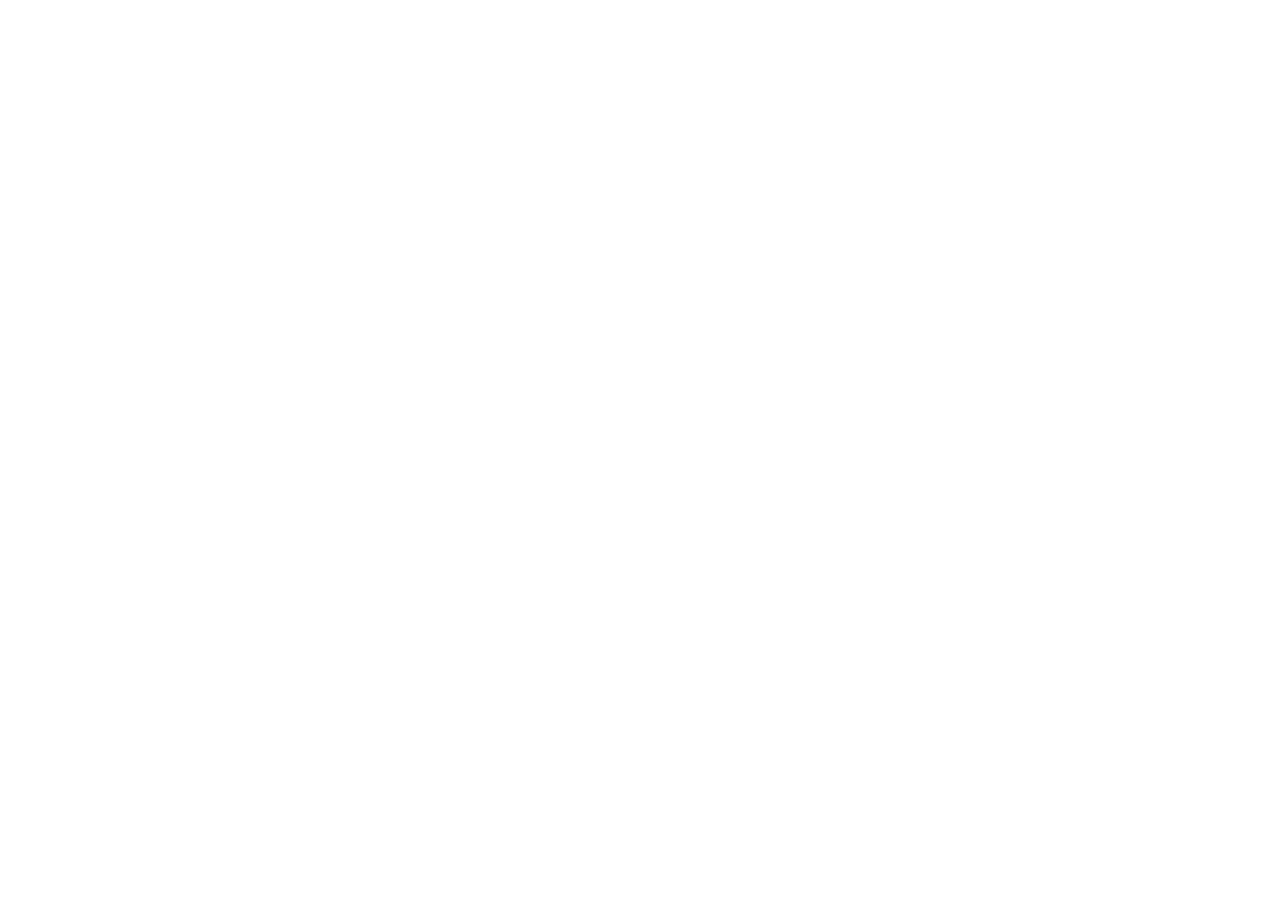
==== secciones/Armatupc.html @ 7e55e3ca "agregue secciones" ====
<!DOCTYPE html>
<html lang="en">
<head>
    <meta charset="UTF-8">
    <meta http-equiv="X-UA-Compatible" content="IE=edge">
    <meta name="viewport" content="width=device-width, initial-scale=1.0">
    <link rel="stylesheet" href="../css/style.css">
    <title>Arma tu pc</title>
</head>
<body>
    
</body>
</html>
---- css/style.css ----
*{
    margin: 0;
    padding: 0;
   -webkit-box-sizing: border-box;
   -moz-box-sizing: border-box;
   box-sizing: border-box;
}

body{
    text-align: center;
    font-family: sans-serif;
}


.head{
    display: flex;
    align-items: center;
    justify-content: space-between;
    height: 70px;
    background: #1f1d1d;
   padding: 10px;
}


.logo{
    display: flex;
    align-items: center;
}

.logo img{
    height: 200px;
    margin-right: 10px;
}

.logo a{
    text-decoration: none;
    color: rgb(124, 121, 121);
    text-transform: uppercase;
    font-size: 20px;
}

.navbar{
    display: flex;
    margin-right: 10px;
}

.navbar a{
    display: block;
    padding: 23px 20px;
    color: rgb(179, 175, 175);
    text-decoration: none;
    text-transform: uppercase;
    font-size: 20px;
}

.header {
    background: url("../recursos/img/fondo1.jpg") no-repeat center;
    background-size: cover;
    height: 60vh !important;
    display: flex;
    justify-content: center;
    align-items: center
}

.titulo {
    margin-bottom: 40px;
    font-size: 60px;
    font-weight: 600;
    text-transform: uppercase;
    color: rgb(190, 188, 188);
}

.subtitulo {
    margin-bottom: 40px;
    font-size: 60px;
    font-weight: 600;
    text-transform: uppercase;
    color: rgb(155, 154, 154);
}

p {
    margin-bottom: 40px;
    font-size: 18px;
    color: white;
}

.btn {
    display: inline-block;
    margin-top: 15px;
    padding: 10px 40px;
    border: 2px solid #9c27b0;
    color: white;
    text-decoration: none;
    background: #9c27b0;
}

.btn-home {
    display: flex;
}

.btn-home a{
    margin: 0 10px;
}

.btn:hover {
    background: none;
}
.content {
    height: 50vh;
    display: flex;
    flex-direction: column;
    justify-content: center;
    align-items: center;
}

.sau{
    padding: 30px;
    background: #1f1d1d;
}

.box-container {
    display: flex;
    justify-content: center;
    flex-wrap: wrap;
    text-align: center;
}

.box-container .box {
    height:  11rem;
    width: 17rem;
    background: #101010;
    text-align: center;
    border-radius: 1rem;
    box-shadow: 0 .3 5rem rgb(0, 0, 0, .5);
    margin: 2rem;
}

.box-container .box i{
    height: 3rem;
    width: 3rem;
    line-height: 3rem;
    text-align: center;
    border-radius: 50%;
    color: white;
    background: #9c27b0;
    font-size: 2rem;
    margin: 1rem 0;
}

.box-container .box p{
    font-size: 16px;
    padding: 0 15px;
}



footer{
    width: 100%;
    padding: 50px 0px;
    background-size: cover;
    background: #1f1a20;

}

.container__footer{
    display: flex;
    flex-wrap: wrap;
    justify-content: space-between;
    max-width: 1200px;
    margin: auto;
    margin-top: 100px;
}

.box__footer{
    display: flex;
    flex-direction: column;
    padding: 40px;
}

.box__footer .logo img{
    width: 300px;
}

.box__footer .terms{
    max-width: 350px;
    margin-top: 20px;
    font-weight: 500;
    color: #696666;
    font-size: 18px;
}

.box__footer h2{
    margin-bottom: 30px;
    color: #acaaaa;
    font-weight: 700;
}

.box__footer a{
    margin-top: 10px;
    color: #9b9797;
    font-weight: 600;
}

.box__footer a:hover{
    opacity: 0.8;
}

.box__footer a .fab{
    font-size: 20px;
}

.box__copyright{
    max-width: 1200px;
    margin: auto;
    text-align: center;
    padding: 0px 40px;
}

.box__copyright p{
    margin-top: 20px;
    color: #a8a6a6;
}

.box__copyright hr{
    border: none;
    height: 1px;
    background-color: #030303;
}

/* MEDIA QUERIES TABLET*/

@media (min-width: 768px){
    .head{
        display: flex;
        align-items: center;
        justify-content: space-between;
        height: 60px;
        background: #1f1d1d;
       padding: 0px;
    }

    .navbar{
        display: flex;
        margin-right:30px;
    }

    .titulo {
        margin-bottom: 40px;
        font-size: 40px;
        font-weight: 400;
        text-transform: uppercase;
        color: rgb(190, 188, 188);
    }
    
    .subtitulo {
        margin-bottom: 40px;
        font-size: 40px;
        font-weight: 400;
        text-transform: uppercase;
        color: rgb(155, 154, 154);
    }
    
    p {
        margin-bottom: 20px;
        font-size: 18px;
        color: rgba(255, 255, 255, 0.815);
    }

    .btn {
        display: inline-block;
        margin-top: 15px;
        padding: 10px 20px;
        border: 2px solid #9c27b0;
        color: white;
        text-decoration: none;
        background: #9c27b0;
    }
    
    .btn-home {
        display: flex;
    }
    
    .btn-home a{
        margin: 0 20px;
        
    }
    
    .btn:hover {
        background: none;
    }
    .content {
        height: 50vh;
        display: flex;
        flex-direction: column;
        justify-content: center;
        align-items: center;
    }
    
    .sau{
        padding: 30px;
        background: #1f1d1d;
    }
    
    .box-container {
        display: flex;
        justify-content: center;
        flex-wrap: wrap;
        text-align: center;
    }
    
    .box-container .box {
        height:  10rem;
        width: 10rem;
        background: #101010;
        text-align: center;
        border-radius: 1rem;
        box-shadow: 0 .3 5rem rgb(0, 0, 0, .5);
        margin: 2rem;
    }
    
    .box-container .box i{
        height: 3rem;
        width: 3rem;
        line-height: 3rem;
        text-align: center;
        border-radius: 50%;
        color: white;
        background: #9c27b0;
        font-size: 2rem;
        margin: 1rem 0;
    }
    
    .box-container .box p{
        font-size: 16px;
        padding: 0 15px;
    }
    
    
    
    footer{
        width: 100%;
        padding: 20px 0px;
        background-size: cover;
        background: #1f1a20;
    
    }
    
    .container__footer{
        display: flex;
        flex-wrap: nowrap;
        justify-content: center;
        max-width: 0px;
        margin: auto;
        margin-top: 100px;
        flex-direction: row;
        align-items: center;
    }
    
    .box__footer{
        display: flex;
        flex-direction: column;
        padding: 25px;
    }
    
    .box__footer .logo img{
        width: 300px;
    }
  
}

/* DESKTOP */

@media (min-width: 1336px){

    .head{
        display: flex;
        align-items: center;
        justify-content: space-between;
        height: 70px;
        background: #1f1d1d;
       padding: 10px;
    }
    
    
    .logo{
        display: flex;
        align-items: center;
    }
    
    .logo img{
        height: 200px;
        margin-right: 10px;
    }
    
    .logo a{
        text-decoration: none;
        color: rgb(124, 121, 121);
        text-transform: uppercase;
        font-size: 20px;
    }
    
    .navbar{
        display: flex;
        margin-right: 10px;
    }
    
    .navbar a{
        display: block;
        padding: 23px 20px;
        color: rgb(179, 175, 175);
        text-decoration: none;
        text-transform: uppercase;
        font-size: 20px;
    }
    
    .header {
        background: url("../recursos/img/fondo1.jpg") no-repeat center;
        background-size: cover;
        height: 60vh !important;
        display: flex;
        justify-content: center;
        align-items: center
    }
    
    .titulo {
        margin-bottom: 40px;
        font-size: 60px;
        font-weight: 600;
        text-transform: uppercase;
        color: rgb(190, 188, 188);
    }
    
    .subtitulo {
        margin-bottom: 40px;
        font-size: 60px;
        font-weight: 600;
        text-transform: uppercase;
        color: rgb(155, 154, 154);
    }
    
    p {
        margin-bottom: 40px;
        font-size: 18px;
        color: white;
    }
    
    .btn {
        display: inline-block;
        margin-top: 15px;
        padding: 10px 40px;
        border: 2px solid #9c27b0;
        color: white;
        text-decoration: none;
        background: #9c27b0;
    }
    
    .btn-home {
        display: flex;
    }
    
    .btn-home a{
        margin: 0 10px;
    }
    
    .btn:hover {
        background: none;
    }
    .content {
        height: 50vh;
        display: flex;
        flex-direction: column;
        justify-content: center;
        align-items: center;
    }
    
    .sau{
        padding: 30px;
        background: #1f1d1d;
    }
    
    .box-container {
        display: flex;
        justify-content: center;
        flex-wrap: wrap;
        text-align: center;
    }
    
    .box-container .box {
        height:  11rem;
        width: 17rem;
        background: #101010;
        text-align: center;
        border-radius: 1rem;
        box-shadow: 0 .3 5rem rgb(0, 0, 0, .5);
        margin: 2rem;
    }
    
    .box-container .box i{
        height: 3rem;
        width: 3rem;
        line-height: 3rem;
        text-align: center;
        border-radius: 50%;
        color: white;
        background: #9c27b0;
        font-size: 2rem;
        margin: 1rem 0;
    }
    
    .box-container .box p{
        font-size: 16px;
        padding: 0 15px;
    }
    
    
    
    footer{
        width: 100%;
        padding: 50px 0px;
        background-size: cover;
        background: #1f1a20;
    
    }
    
    .container__footer{
        display: flex;
        flex-wrap: wrap;
        justify-content: space-between;
        max-width: 1200px;
        margin: auto;
        margin-top: 100px;
    }
    
    .box__footer{
        display: flex;
        flex-direction: column;
        padding: 40px;
    }
    
    .box__footer .logo img{
        width: 300px;
    }
    
    .box__footer .terms{
        max-width: 350px;
        margin-top: 20px;
        font-weight: 500;
        color: #696666;
        font-size: 18px;
    }
    
    .box__footer h2{
        margin-bottom: 30px;
        color: #acaaaa;
        font-weight: 700;
    }
    
    .box__footer a{
        margin-top: 10px;
        color: #9b9797;
        font-weight: 600;
    }
    
    .box__footer a:hover{
        opacity: 0.8;
    }
    
    .box__footer a .fab{
        font-size: 20px;
    }
    
    .box__copyright{
        max-width: 1200px;
        margin: auto;
        text-align: center;
        padding: 0px 40px;
    }
    
    .box__copyright p{
        margin-top: 20px;
        color: #a8a6a6;
    }
    
    .box__copyright hr{
        border: none;
        height: 1px;
        background-color: #030303;
    }

}

/* formulario de contacto */

.body-contacto{
    background: url(../recursos/img/fondo\ contacto.jpg);
    -webkit-background-size: cover;
    background-size: cover;
    background-attachment: fixed;
}

.contenedor .form .form-header .form-title{
    font-weight: normal;
    font-family: sans-serif;
    color: #ab27b0;
    text-align: center;
    padding: 14px 0;
}

.contenedor .form .form-header .form-title span{
    color: #fff;
}

.contenedor .form {
    background: rgba(0,0,0,.6);
    width: 90%;
    max-width: 650px;
    margin: auto;
    padding: 5px 35px;
    margin-top: 30px;
    padding-bottom: 30px;
    border-radius: 3px;
}

.contenedor .form .form-label{
    display: block;
    color: #ffffff;
    font-size: 16px;
    font-family: Roboto;
    position: relative;
}

.contenedor .form .form-input, .form-textarea {
    background: rgba(0,0,0,.7);
    border: none;
    outline: none;
    border-bottom: 2px solid #9c27b0;
    width: 100%;
    padding: 12px;
    margin-bottom: 20px;
    border-radius: 2px;
    font-size: 14px;
    color: #fff;
    font-family: Roboto;
}

.contenedor .form .form-textarea{
    resize: vertical;
    max-height: 150px;
    min-height: 50px;
}

.contenedor .form .btn-sumbit{
    width: 100%;
    font-family: Roboto;
    outline: none;
    background: #9c27b0;
    font-size: 16px;
    border: none;
    color: #fff;
    padding: 15px 0;
    cursor: pointer;
    transition: all .5s ease;
}

.contenedor .form .btn-sumbit:hover{
    background: #a459ad;
}
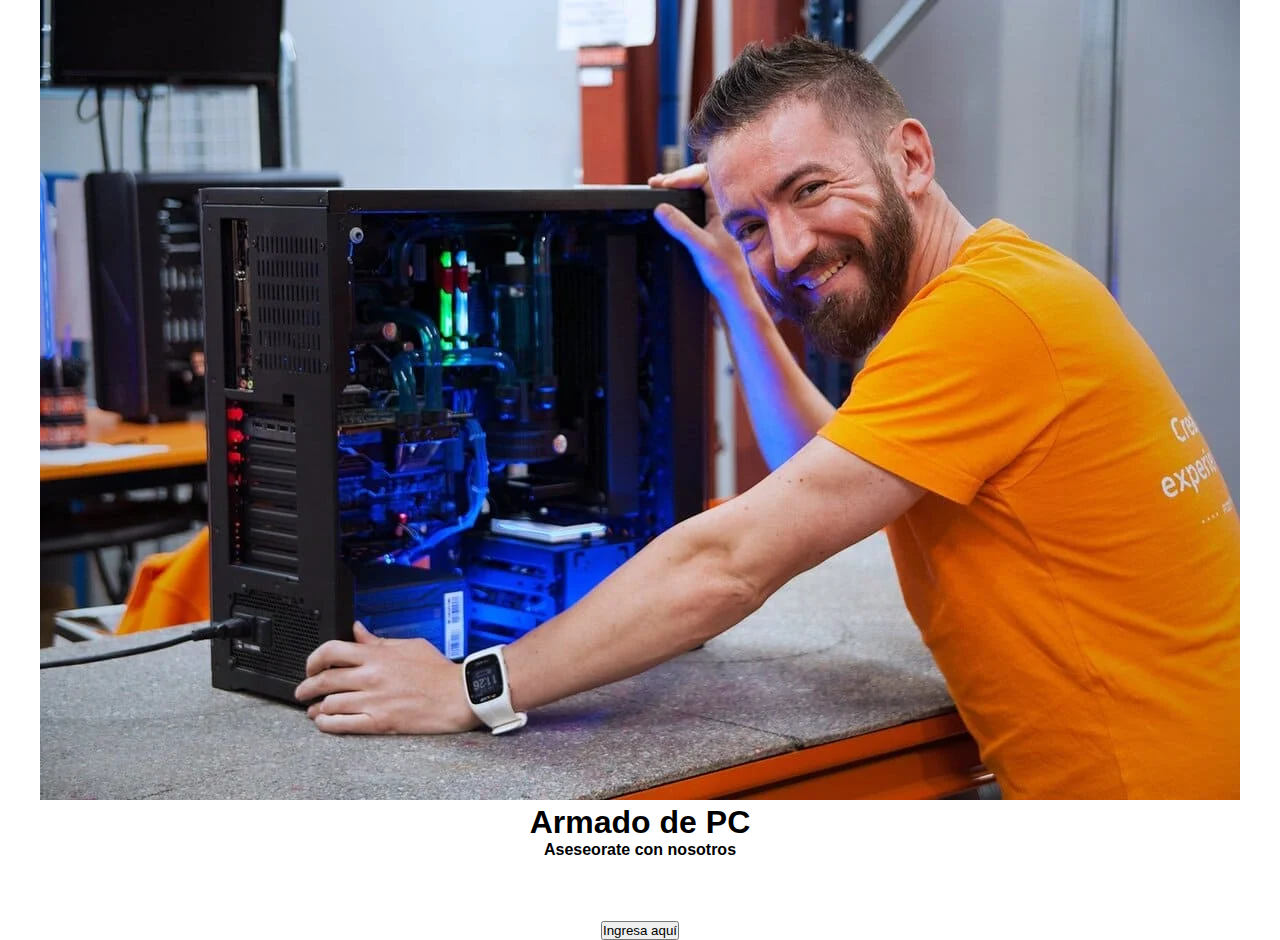
==== commit e576fed0: "agregue clase" ====
--- a/secciones/Armatupc.html
+++ b/secciones/Armatupc.html
@@ -8,6 +8,19 @@
     <title>Arma tu pc</title>
 </head>
 <body>
-    
+    <section class="about">
+        <div class="main">
+            <img src="../recursos/img/fondo-armatupc.jpg" alt="fondo">
+             <div class="about-text">
+                <h1>Armado de PC</h1>
+                <h4>Aseseorate con nosotros</h4>
+                <p>Estamos dispuestos en ayudarte en tu primera veze en el mundo del gaming.
+                    asesorarte en tu primer armado para el mejor rendimiento y calidad en juegos,
+                    con los mejores productos de precio y calidad.</p>
+                <button type="button"> Ingresa aquí</button>
+             </div>
+        </div>
+
+    </section>
 </body>
 </html>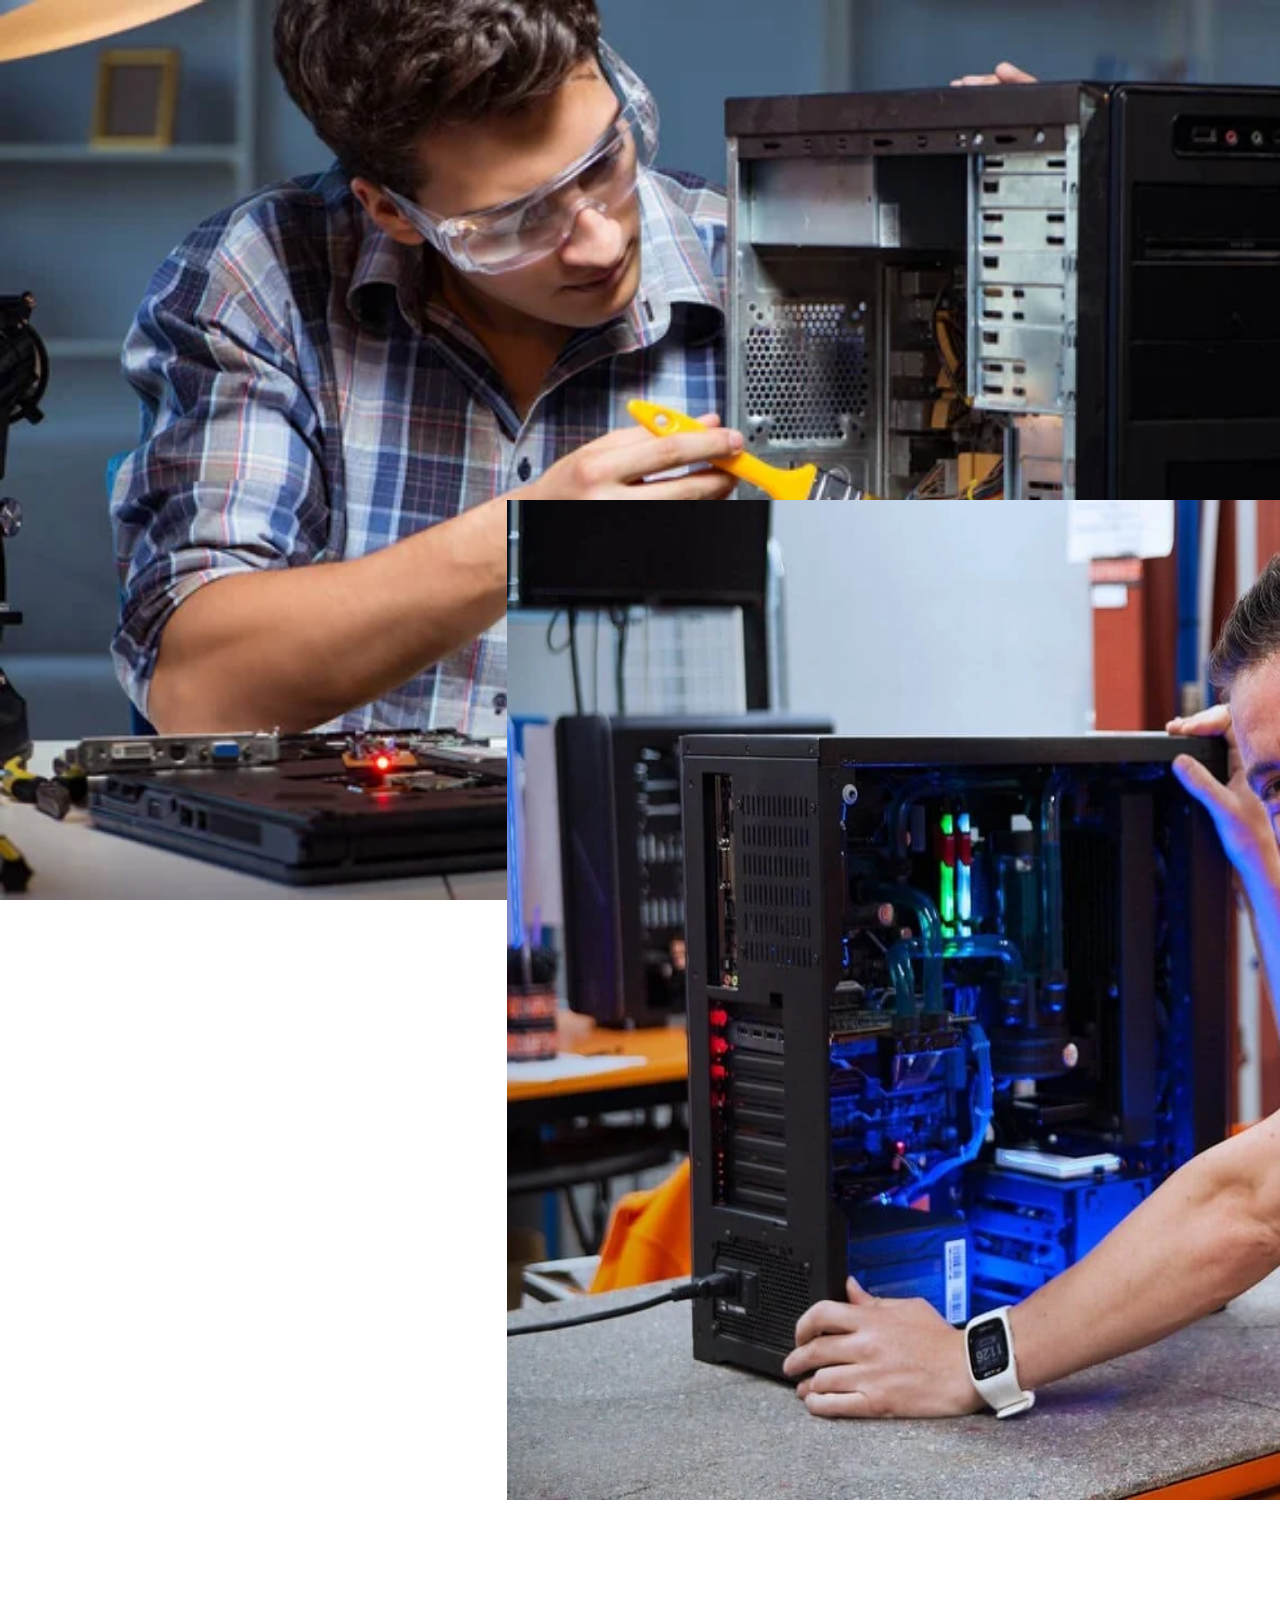
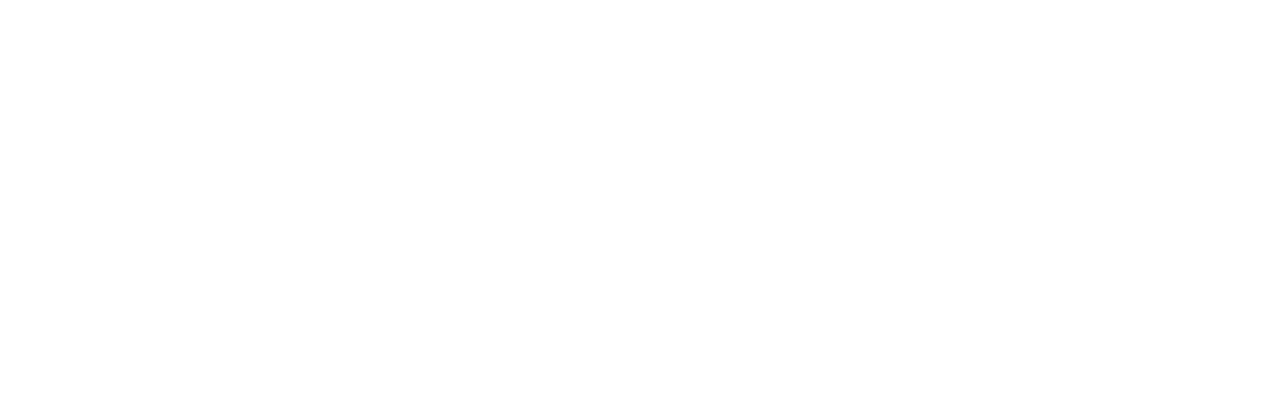
==== commit ac57b5e3: "modifique html" ====
--- a/secciones/Armatupc.html
+++ b/secciones/Armatupc.html
@@ -7,16 +7,16 @@
     <link rel="stylesheet" href="../css/style.css">
     <title>Arma tu pc</title>
 </head>
-<body>
+<body class="armado">
     <section class="about">
         <div class="main">
             <img src="../recursos/img/fondo-armatupc.jpg" alt="fondo">
              <div class="about-text">
                 <h1>Armado de PC</h1>
-                <h4>Aseseorate con nosotros</h4>
-                <p>Estamos dispuestos en ayudarte en tu primera veze en el mundo del gaming.
+                <h4>DG <span>GAMER</span></h4>
+                <p>Estamos dispuestos a guiarte en tu primera vez en el mundo del gaming.
                     asesorarte en tu primer armado para el mejor rendimiento y calidad en juegos,
-                    con los mejores productos de precio y calidad.</p>
+                    funcionamientos y mantenimientos, con los mejores productos de precio y calidad.</p>
                 <button type="button"> Ingresa aquí</button>
              </div>
         </div>
--- a/css/style.css
+++ b/css/style.css
@@ -588,6 +588,8 @@
     }
 
 }
+
+/* SECCION 2 */
 
 /* formulario de contacto */
 
@@ -664,4 +666,79 @@
 
 .contenedor .form .btn-sumbit:hover{
     background: #a459ad;
+}
+
+/* SECCION 3 */
+
+/* Armado de pc */
+
+.about{
+    width:100% ;
+    padding: 500px;
+    
+}
+
+.about img{
+    height: 1000px;
+    width: 1300px;
+    margin-right: 400px;
+}
+
+.about-text{
+    width: 850px;
+}
+
+.main{
+    width: 1130px;
+    max-width: 95%;
+    margin: 0 auto;
+    display: flex;
+    align-items: center;
+    justify-content: space-around;
+}
+
+.about-text h1{
+    color: rgb(255, 255, 255);
+    font-size: 75px;
+    text-transform: capitalize;
+    margin-bottom: 20px;
+}
+
+.about-text h4{
+    color: rgb(193, 76, 216);
+    letter-spacing: 2px;
+    font-size: 22px;
+    margin-bottom: 25px;
+    text-transform: capitalize;
+}
+
+.about-text p{
+    color: rgba(255, 255, 255, 0.904);
+    letter-spacing: 1px;
+    line-height: 28px;
+    font-size: 18px;
+    margin-bottom: 45px;
+}
+
+button{
+    background-color: #9c27b0;
+    color: white;
+    text-decoration: none;
+    border: 2px solid transparent;
+    font-weight: bold;
+    padding: 13px 30px;
+    border-radius: 30px;
+    transition: .4s;
+}
+
+button:hover{
+    background-color: transparent;
+    border: 2px solid #9c27b0;
+}
+
+.armado{
+    background: url(../recursos/img/armado\ de\ pc\ 3.jpg);
+    -webkit-background-size: cover;
+    background-size: cover;
+    background-attachment: fixed;
 }